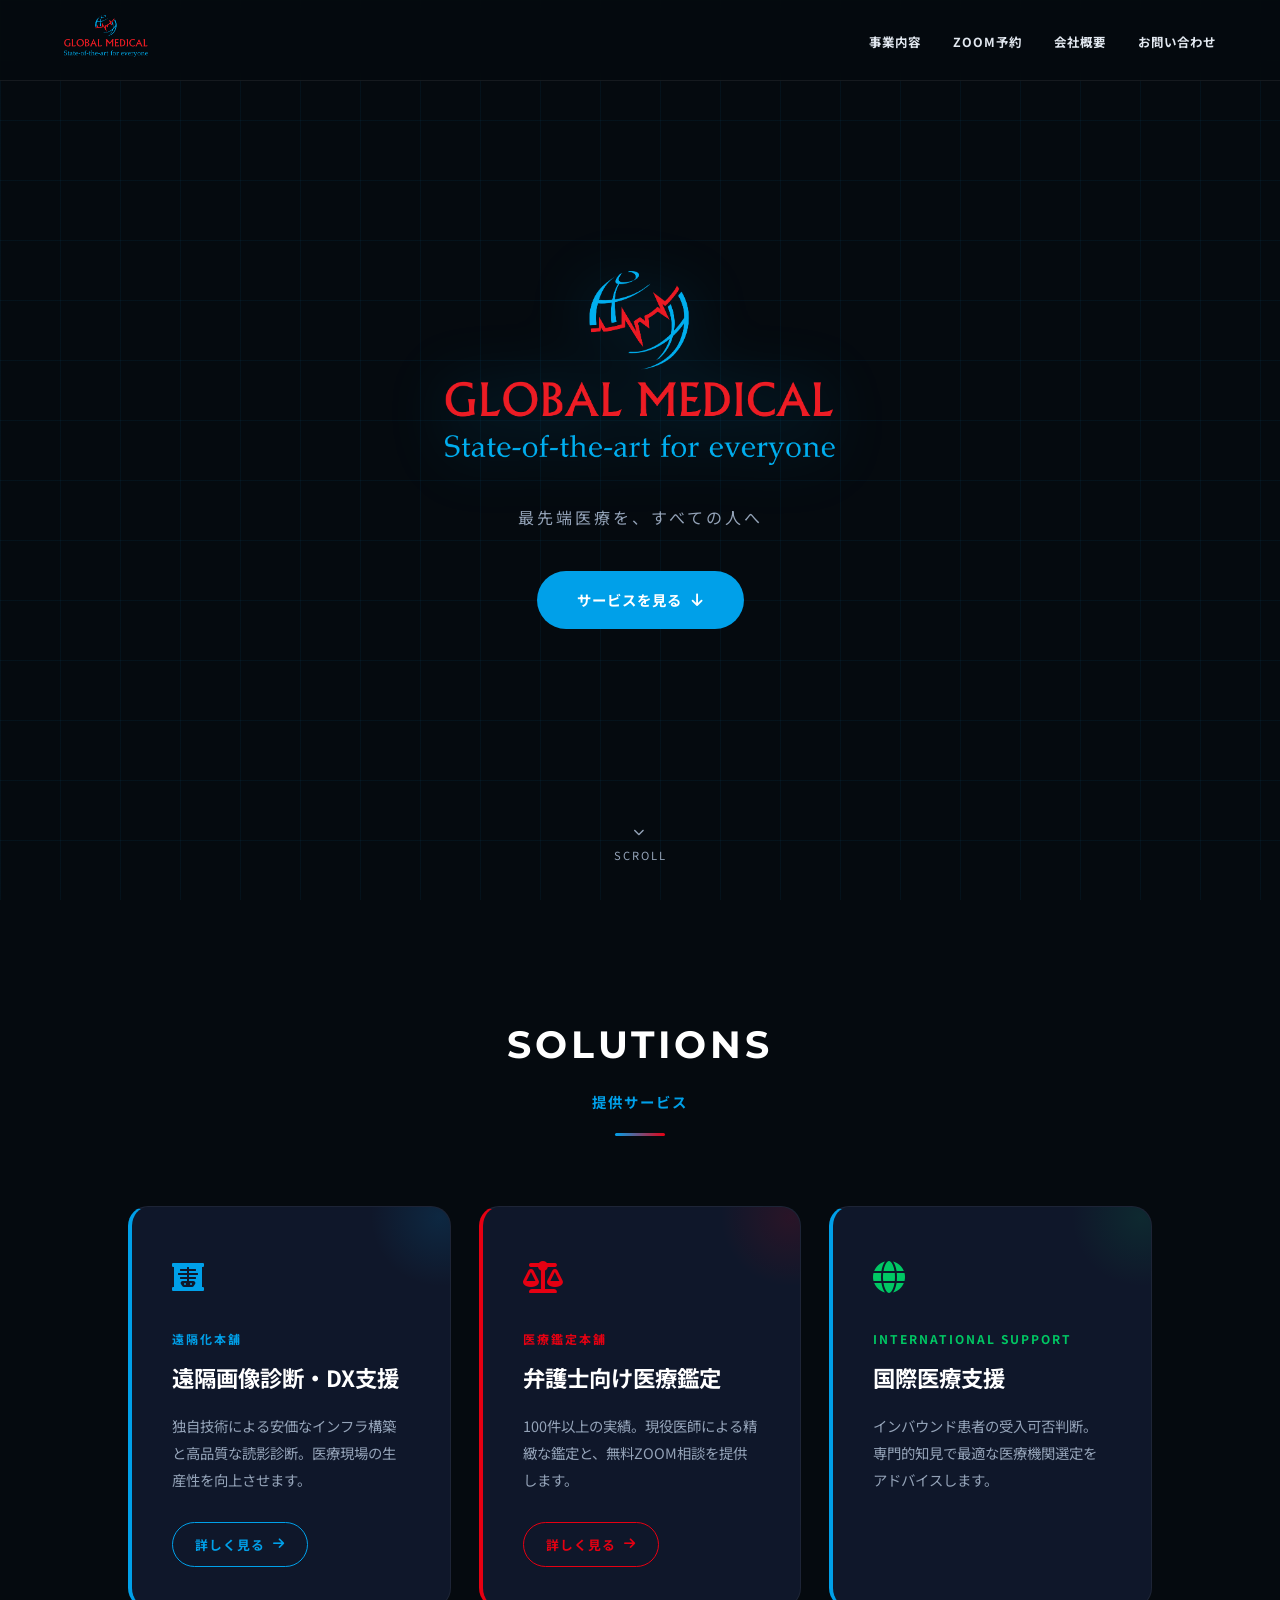
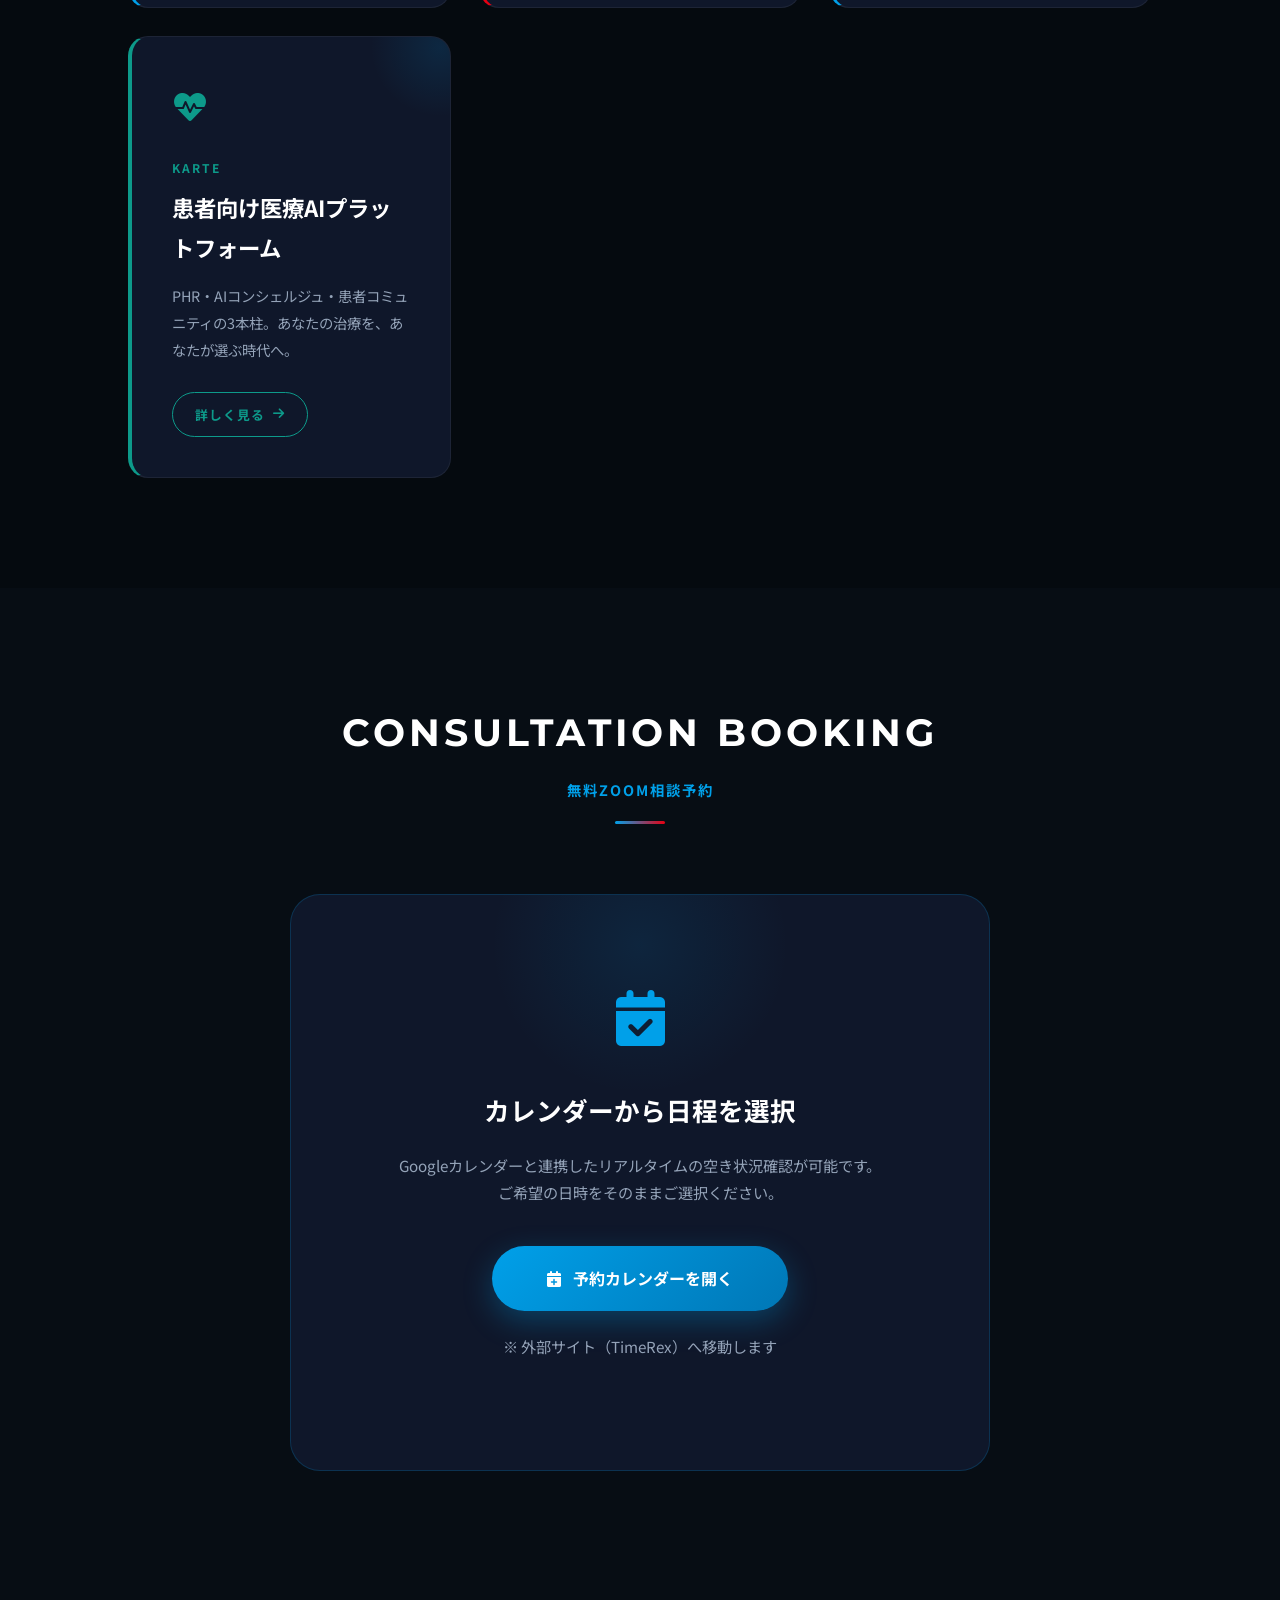
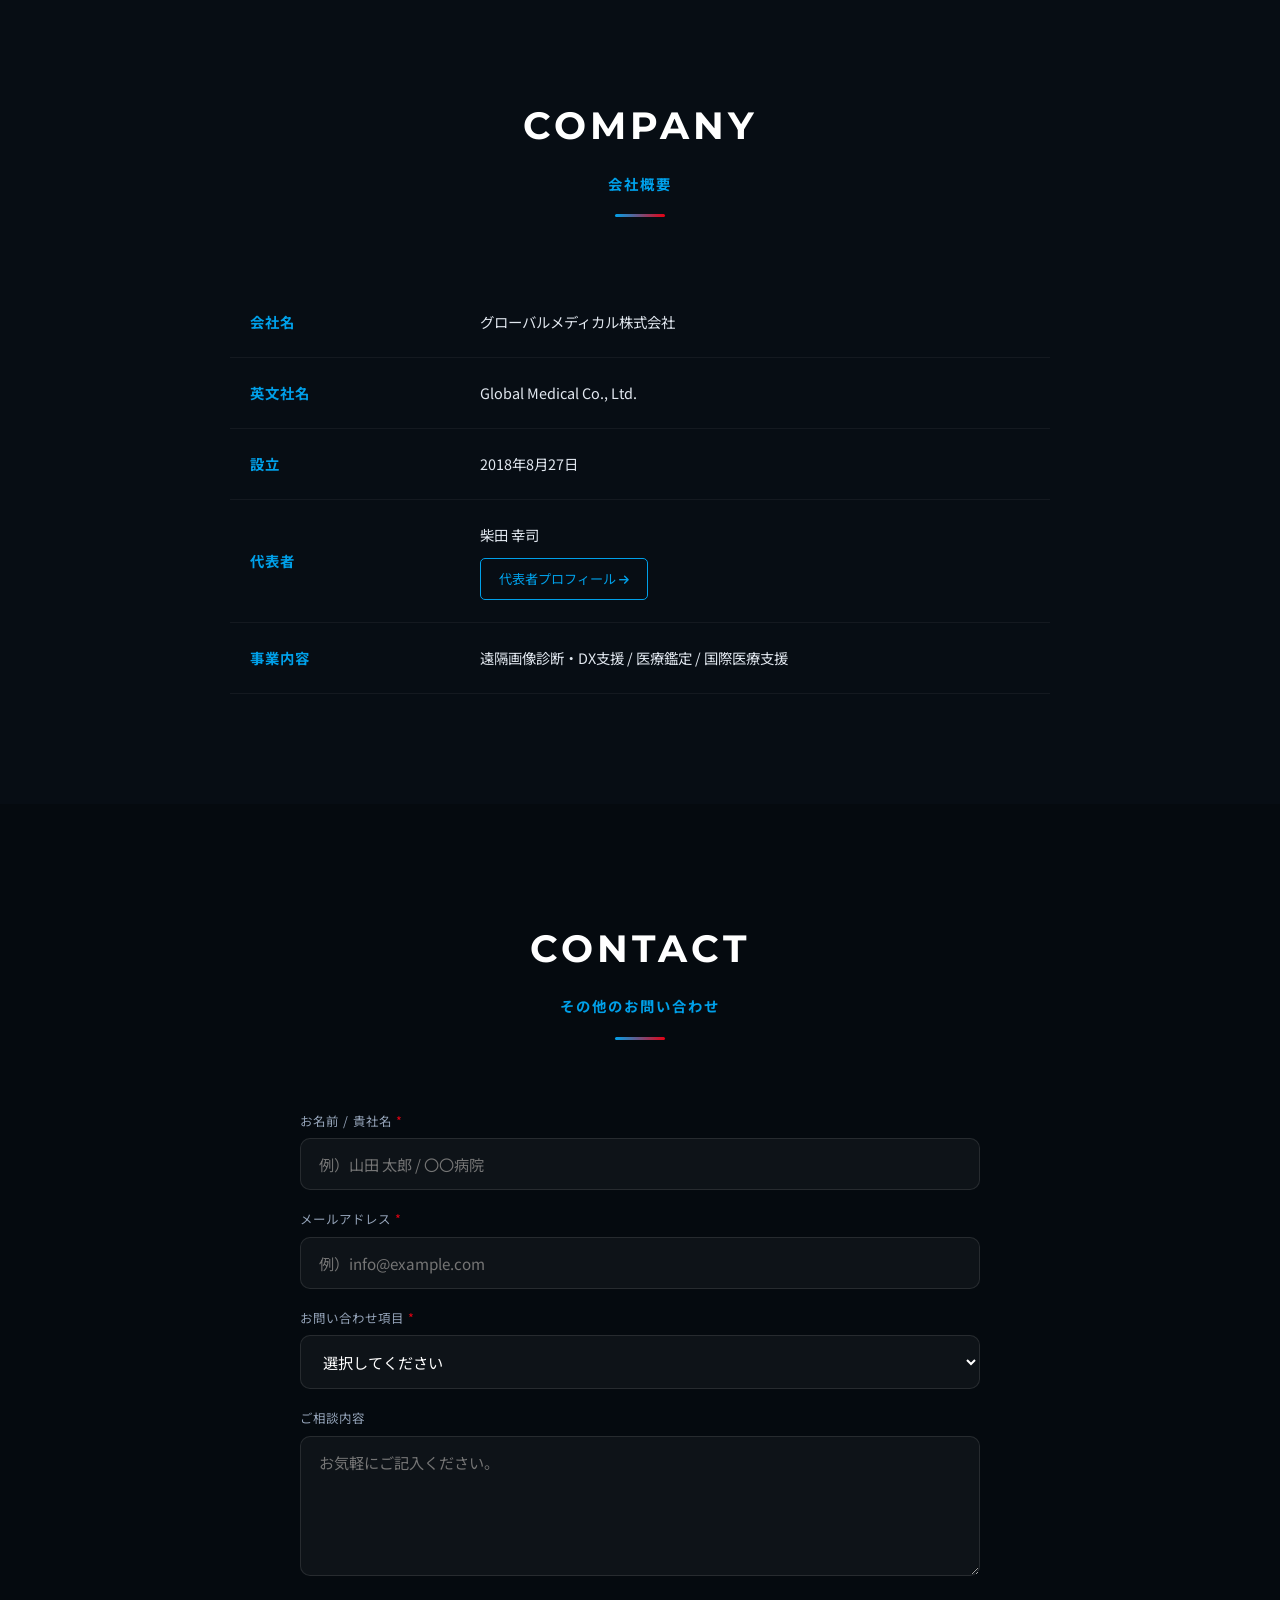
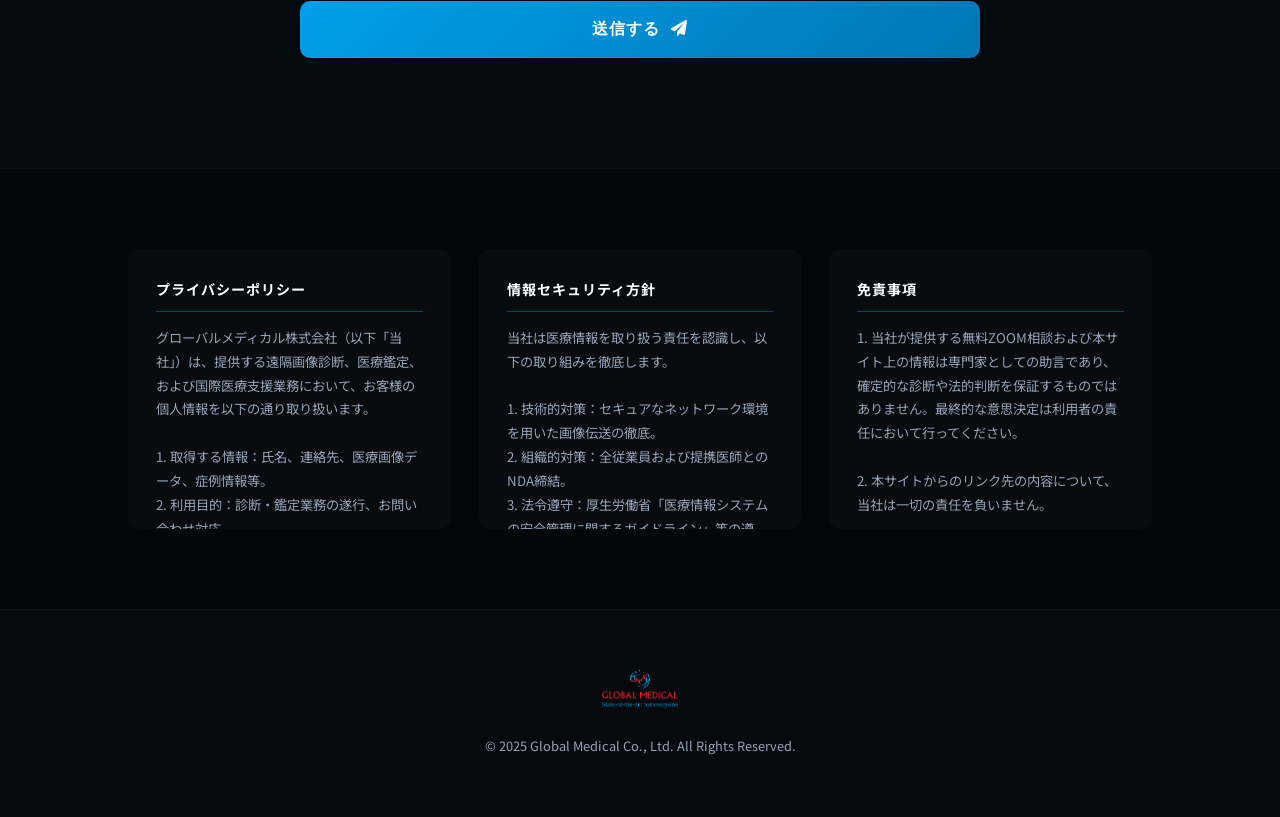
==== index.html @ 8c1e921e "Add files via upload" ====
<!DOCTYPE html>
<html lang="ja">
<head>
    <meta charset="UTF-8">
    <meta name="viewport" content="width=device-width, initial-scale=1.0">
    <title>グローバルメディカル株式会社 | State-of-the-art for everyone</title>

    <!-- OGP -->
    <meta name="description" content="グローバルメディカル株式会社 – 遠隔画像診断・医療鑑定・国際医療支援を通じ、最先端医療をすべての人へ。">
    <meta property="og:title" content="グローバルメディカル株式会社">
    <meta property="og:description" content="遠隔画像診断・医療鑑定・国際医療支援。State-of-the-art for everyone.">
    <meta property="og:type" content="website">
    <meta property="og:image" content="logo.png">

    <link href="https://fonts.googleapis.com/css2?family=Montserrat:wght@400;700;900&family=Noto+Sans+JP:wght@300;400;700&display=swap" rel="stylesheet">
    <link href="https://cdnjs.cloudflare.com/ajax/libs/font-awesome/6.0.0/css/all.min.css" rel="stylesheet">

    <style>
        :root {
            --bg-deep:   #050a0f;
            --bg-card:   #0f172a;
            --logo-blue: #00a0e9;
            --logo-red:  #e60012;
            --text-main: #e2e8f0;
            --text-dim:  #94a3b8;
            --white:     #ffffff;
        }

        * { margin: 0; padding: 0; box-sizing: border-box; }
        html { scroll-behavior: smooth; }

        body {
            font-family: 'Noto Sans JP', sans-serif;
            background-color: var(--bg-deep);
            color: var(--text-main);
            line-height: 1.8;
            overflow-x: hidden;
        }

        /* ===== HEADER ===== */
        header {
            position: fixed;
            width: 100%;
            padding: 15px 5%;
            display: flex;
            justify-content: space-between;
            align-items: center;
            z-index: 1000;
            background: rgba(5, 10, 15, 0.92);
            backdrop-filter: blur(18px);
            border-bottom: 1px solid rgba(255,255,255,0.07);
            transition: padding 0.3s;
        }
        .header-logo img { height: 42px; width: auto; }

        nav.desktop-nav a {
            margin-left: 28px;
            text-decoration: none;
            color: var(--text-main);
            font-size: 0.78rem;
            font-weight: 700;
            letter-spacing: 1px;
            text-transform: uppercase;
            transition: color 0.3s;
        }
        nav.desktop-nav a:hover { color: var(--logo-blue); }

        /* ハンバーガー */
        .hamburger {
            display: none;
            flex-direction: column;
            gap: 5px;
            cursor: pointer;
            padding: 5px;
            z-index: 1100;
        }
        .hamburger span {
            display: block;
            width: 24px;
            height: 2px;
            background: var(--text-main);
            border-radius: 2px;
            transition: 0.35s;
        }
        .hamburger.open span:nth-child(1) { transform: translateY(7px) rotate(45deg); }
        .hamburger.open span:nth-child(2) { opacity: 0; }
        .hamburger.open span:nth-child(3) { transform: translateY(-7px) rotate(-45deg); }

        /* モバイルナビ */
        .mobile-nav {
            display: none;
            position: fixed;
            top: 0; left: 0;
            width: 100%; height: 100vh;
            background: rgba(5,10,15,0.98);
            z-index: 999;
            flex-direction: column;
            align-items: center;
            justify-content: center;
            gap: 40px;
        }
        .mobile-nav.open { display: flex; }
        .mobile-nav a {
            font-size: 1.5rem;
            font-weight: 700;
            text-decoration: none;
            color: var(--text-main);
            letter-spacing: 3px;
            text-transform: uppercase;
            transition: color 0.3s;
        }
        .mobile-nav a:hover { color: var(--logo-blue); }

        /* ===== HERO ===== */
        .hero {
            height: 100vh;
            display: flex;
            flex-direction: column;
            align-items: center;
            justify-content: center;
            position: relative;
            text-align: center;
            overflow: hidden;
        }
        .hero-bg {
            position: absolute;
            inset: 0;
            background-image:
                linear-gradient(rgba(5,10,15,0.75), rgba(5,10,15,0.85)),
                url('https://images.unsplash.com/photo-1550751827-4bd374c3f58b?auto=format&fit=crop&q=80&w=2000');
            background-size: cover;
            background-position: center;
        }
        /* グリッドオーバーレイ */
        .hero-bg::after {
            content: '';
            position: absolute;
            inset: 0;
            background-image:
                linear-gradient(rgba(0,160,233,0.06) 1px, transparent 1px),
                linear-gradient(90deg, rgba(0,160,233,0.06) 1px, transparent 1px);
            background-size: 60px 60px;
        }
        .hero-content {
            position: relative;
            z-index: 1;
            animation: heroFadeUp 1s ease both;
        }
        @keyframes heroFadeUp {
            from { opacity:0; transform:translateY(30px); }
            to   { opacity:1; transform:translateY(0); }
        }
        .hero-logo-main {
            max-width: 520px;
            width: 75%;
            filter: drop-shadow(0 0 30px rgba(0,160,233,0.35));
            margin-bottom: 30px;
        }
        .hero-tagline {
            font-size: 1rem;
            color: var(--text-dim);
            letter-spacing: 3px;
            text-transform: uppercase;
            margin-bottom: 40px;
            animation: heroFadeUp 1s 0.2s ease both;
        }
        .hero-cta {
            display: inline-flex;
            align-items: center;
            gap: 10px;
            padding: 16px 40px;
            background: var(--logo-blue);
            color: #fff;
            text-decoration: none;
            font-weight: 700;
            font-size: 0.9rem;
            letter-spacing: 1px;
            border-radius: 50px;
            transition: background 0.3s, transform 0.3s;
            animation: heroFadeUp 1s 0.4s ease both;
        }
        .hero-cta:hover { background: #0077b6; transform: translateY(-3px); }

        .hero-scroll {
            position: absolute;
            bottom: 35px;
            left: 50%;
            transform: translateX(-50%);
            display: flex;
            flex-direction: column;
            align-items: center;
            gap: 8px;
            color: var(--text-dim);
            font-size: 0.7rem;
            letter-spacing: 2px;
            text-transform: uppercase;
            animation: bounce 2s infinite;
        }
        @keyframes bounce {
            0%,100% { transform: translateX(-50%) translateY(0); }
            50%      { transform: translateX(-50%) translateY(8px); }
        }

        /* ===== SECTION COMMON ===== */
        section { padding: 110px 10%; }
        .section-title { text-align: center; margin-bottom: 70px; }
        .section-title h2 {
            font-size: 2.4rem;
            letter-spacing: 4px;
            color: var(--white);
            text-transform: uppercase;
            font-family: 'Montserrat', sans-serif;
        }
        .section-title p { color: var(--logo-blue); font-weight: 700; margin-top: 10px; font-size: 0.9rem; letter-spacing: 2px; }
        .section-title .divider {
            width: 50px; height: 3px;
            background: linear-gradient(90deg, var(--logo-blue), var(--logo-red));
            margin: 18px auto 0;
            border-radius: 2px;
        }

        /* ===== SERVICES ===== */
        .services-grid {
            display: grid;
            grid-template-columns: repeat(auto-fit, minmax(280px, 1fr));
            gap: 28px;
        }
        .service-card {
            background: var(--bg-card);
            padding: 40px;
            border-radius: 20px;
            border: 1px solid rgba(255,255,255,0.06);
            border-left: 4px solid var(--logo-blue);
            transition: transform 0.35s, box-shadow 0.35s;
            position: relative;
            overflow: hidden;
        }
        .service-card::before {
            content: '';
            position: absolute;
            top: -60px; right: -60px;
            width: 140px; height: 140px;
            border-radius: 50%;
            background: radial-gradient(circle, rgba(0,160,233,0.12), transparent 70%);
            transition: 0.5s;
        }
        .service-card:hover { transform: translateY(-10px); box-shadow: 0 20px 50px rgba(0,160,233,0.15); }
        .service-card:hover::before { transform: scale(1.5); }
        .service-card.kantei { border-left-color: var(--logo-red); }
        .service-card.kantei::before { background: radial-gradient(circle, rgba(230,0,18,0.12), transparent 70%); }
        .service-card.kantei:hover { box-shadow: 0 20px 50px rgba(230,0,18,0.15); }
        .service-card.intl::before { background: radial-gradient(circle, rgba(0,200,100,0.10), transparent 70%); }

        .brand-tag {
            display: inline-block;
            color: var(--logo-blue);
            font-weight: 700;
            font-size: 0.75rem;
            letter-spacing: 2px;
            text-transform: uppercase;
            margin-bottom: 8px;
        }
        .kantei .brand-tag { color: var(--logo-red); }
        .service-card h3 { margin-bottom: 14px; font-size: 1.4rem; color: var(--white); }
        .service-card p { color: var(--text-dim); font-size: 0.9rem; line-height: 1.9; margin-bottom: 28px; }
        .card-icon {
            font-size: 2rem;
            margin-bottom: 18px;
            color: var(--logo-blue);
        }
        .kantei .card-icon { color: var(--logo-red); }

        .card-link {
            display: inline-flex;
            align-items: center;
            gap: 8px;
            padding: 10px 22px;
            border: 1.5px solid var(--logo-blue);
            color: var(--logo-blue);
            text-decoration: none;
            border-radius: 50px;
            font-size: 0.8rem;
            font-weight: 700;
            letter-spacing: 1px;
            transition: 0.3s;
        }
        .card-link:hover { background: var(--logo-blue); color: #fff; }
        .kantei .card-link { border-color: var(--logo-red); color: var(--logo-red); }
        .kantei .card-link:hover { background: var(--logo-red); color: #fff; }

        /* ===== BOOKING ===== */
        .booking-section { background: #070d14; text-align: center; }
        .booking-card {
            background: var(--bg-card);
            padding: 70px 50px;
            border-radius: 30px;
            border: 1px solid rgba(0,160,233,0.2);
            max-width: 700px;
            margin: 0 auto;
            position: relative;
            overflow: hidden;
        }
        .booking-card::before {
            content: '';
            position: absolute;
            top: -100px; left: 50%;
            transform: translateX(-50%);
            width: 300px; height: 300px;
            border-radius: 50%;
            background: radial-gradient(circle, rgba(0,160,233,0.1), transparent 70%);
        }
        .booking-icon {
            font-size: 3.5rem;
            color: var(--logo-blue);
            margin-bottom: 22px;
            position: relative;
        }
        .booking-card h3 { font-size: 1.6rem; color: #fff; margin-bottom: 18px; position: relative; }
        .booking-card p  { color: var(--text-dim); margin-bottom: 40px; font-size: 0.95rem; position: relative; }
        .booking-btn {
            display: inline-flex;
            align-items: center;
            gap: 12px;
            padding: 18px 55px;
            background: linear-gradient(135deg, var(--logo-blue), #0077b6);
            color: #fff;
            text-decoration: none;
            font-weight: 700;
            font-size: 1rem;
            border-radius: 50px;
            transition: 0.3s;
            box-shadow: 0 10px 30px rgba(0,160,233,0.3);
            position: relative;
        }
        .booking-btn:hover { transform: translateY(-3px); box-shadow: 0 16px 40px rgba(0,160,233,0.45); }
        .booking-note { color: var(--text-dim); font-size: 0.78rem; margin-top: 22px; position: relative; }

        /* ===== COMPANY ===== */
        .company-section { background: #070d14; }
        .company-table {
            width: 100%; max-width: 820px; margin: 0 auto;
            border-collapse: collapse;
        }
        .company-table th, .company-table td {
            padding: 22px 20px;
            border-bottom: 1px solid rgba(255,255,255,0.05);
            text-align: left;
            font-size: 0.9rem;
        }
        .company-table th { width: 28%; color: var(--logo-blue); font-weight: 700; letter-spacing: 1px; }
        .company-table td { color: var(--text-main); }
        .profile-link {
            display: inline-block; margin-top: 10px; padding: 8px 18px;
            border: 1px solid var(--logo-blue); color: var(--logo-blue);
            text-decoration: none; border-radius: 5px; font-size: 0.82rem;
            transition: 0.3s;
        }
        .profile-link:hover { background: var(--logo-blue); color: #fff; }

        /* ===== CONTACT ===== */
        .contact-section { background: var(--bg-deep); }
        .form-container { max-width: 680px; margin: 0 auto; }
        .form-group { margin-bottom: 18px; position: relative; }
        .form-group label {
            display: block;
            font-size: 0.78rem;
            color: var(--text-dim);
            letter-spacing: 1px;
            margin-bottom: 6px;
        }
        input, select, textarea {
            width: 100%;
            background: rgba(255,255,255,0.04);
            border: 1px solid rgba(255,255,255,0.1);
            padding: 14px 18px;
            border-radius: 10px;
            color: #fff;
            font-size: 0.95rem;
            font-family: 'Noto Sans JP', sans-serif;
            transition: border-color 0.3s;
        }
        input:focus, select:focus, textarea:focus {
            outline: none;
            border-color: var(--logo-blue);
        }
        input.error, select.error, textarea.error { border-color: var(--logo-red); }
        .error-msg {
            color: var(--logo-red);
            font-size: 0.75rem;
            margin-top: 4px;
            display: none;
        }
        .error-msg.show { display: block; }
        select option { background-color: #121a25; color: #fff; }
        .submit-btn {
            width: 100%; padding: 18px;
            background: linear-gradient(135deg, var(--logo-blue), #0077b6);
            color: #fff; border: none; border-radius: 10px;
            font-weight: 700; font-size: 1rem; cursor: pointer;
            transition: 0.3s; letter-spacing: 1px;
        }
        .submit-btn:hover { transform: translateY(-2px); box-shadow: 0 10px 30px rgba(0,160,233,0.35); }
        .submit-btn:disabled { opacity: 0.6; cursor: not-allowed; transform: none; }

        /* ===== LEGAL ===== */
        .legal-section {
            background: #030709;
            border-top: 1px solid rgba(255,255,255,0.04);
            padding: 80px 10%;
        }
        .legal-grid {
            display: grid;
            grid-template-columns: repeat(auto-fit, minmax(280px, 1fr));
            gap: 28px;
            font-size: 0.83rem;
            color: var(--text-dim);
        }
        .legal-box {
            background: rgba(255,255,255,0.02);
            padding: 28px;
            border-radius: 12px;
            height: 280px;
            overflow-y: auto;
            scrollbar-width: thin;
            scrollbar-color: rgba(255,255,255,0.1) transparent;
        }
        .legal-box h4 {
            color: var(--white);
            margin-bottom: 14px;
            padding-bottom: 8px;
            border-bottom: 1px solid rgba(0,160,233,0.4);
            font-size: 0.88rem;
            letter-spacing: 1px;
        }

        /* ===== FOOTER ===== */
        footer {
            text-align: center;
            padding: 60px 5%;
            border-top: 1px solid rgba(255,255,255,0.05);
            background: var(--bg-deep);
        }
        .footer-logo { height: 38px; margin-bottom: 18px; }
        footer p { color: var(--text-dim); font-size: 0.8rem; }

        /* ===== SCROLL ANIMATION ===== */
        .fade-up {
            opacity: 0;
            transform: translateY(30px);
            transition: opacity 0.7s ease, transform 0.7s ease;
        }
        .fade-up.visible {
            opacity: 1;
            transform: translateY(0);
        }

        /* ===== RESPONSIVE ===== */
        @media (max-width: 768px) {
            header { padding: 12px 5%; }
            nav.desktop-nav { display: none; }
            .hamburger { display: flex; }
            section { padding: 70px 6%; }
            .section-title h2 { font-size: 1.7rem; }
            .hero-logo-main { max-width: 85%; }
            .hero-tagline { font-size: 0.78rem; }
            .booking-card { padding: 50px 28px; }
            .company-table th { width: 35%; }
        }
    </style>
</head>
<body>

<!-- ===== HEADER ===== -->
<header>
    <div class="header-logo"><img src="logo.png" alt="Global Medical"></div>
    <nav class="desktop-nav">
        <a href="#services">事業内容</a>
        <a href="#booking">ZOOM予約</a>
        <a href="#company">会社概要</a>
        <a href="#contact">お問い合わせ</a>
    </nav>
    <div class="hamburger" id="hamburger" aria-label="メニュー" role="button">
        <span></span><span></span><span></span>
    </div>
</header>

<!-- モバイルナビ -->
<nav class="mobile-nav" id="mobileNav">
    <a href="#services"  onclick="closeMenu()">事業内容</a>
    <a href="#booking"   onclick="closeMenu()">ZOOM予約</a>
    <a href="#company"   onclick="closeMenu()">会社概要</a>
    <a href="#contact"   onclick="closeMenu()">お問い合わせ</a>
</nav>

<!-- ===== HERO ===== -->
<div class="hero">
    <div class="hero-bg"></div>
    <div class="hero-content">
        <img src="logo.png" alt="Global Medical" class="hero-logo-main">
        <p class="hero-tagline">最先端医療を、すべての人へ</p>
        <a href="#services" class="hero-cta">
            サービスを見る <i class="fa-solid fa-arrow-down"></i>
        </a>
    </div>
    <div class="hero-scroll">
        <i class="fa-solid fa-chevron-down"></i>
        <span>Scroll</span>
    </div>
</div>

<!-- ===== SERVICES ===== -->
<section id="services">
    <div class="section-title fade-up">
        <h2>Solutions</h2>
        <p>提供サービス</p>
        <div class="divider"></div>
    </div>
    <div class="services-grid">
        <div class="service-card fade-up">
            <div class="card-icon"><i class="fa-solid fa-x-ray"></i></div>
            <span class="brand-tag">遠隔化本舗</span>
            <h3>遠隔画像診断・DX支援</h3>
            <p>独自技術による安価なインフラ構築と高品質な読影診断。医療現場の生産性を向上させます。</p>
            <a href="enkakuka.html" class="card-link">詳しく見る <i class="fa-solid fa-arrow-right"></i></a>
        </div>
        <div class="service-card kantei fade-up" style="transition-delay:0.1s">
            <div class="card-icon"><i class="fa-solid fa-scale-balanced"></i></div>
            <span class="brand-tag">医療鑑定本舗</span>
            <h3>弁護士向け医療鑑定</h3>
            <p>100件以上の実績。現役医師による精緻な鑑定と、無料ZOOM相談を提供します。</p>
            <a href="kantei.html" class="card-link">詳しく見る <i class="fa-solid fa-arrow-right"></i></a>
        </div>
        <div class="service-card intl fade-up" style="transition-delay:0.2s">
            <div class="card-icon"><i class="fa-solid fa-globe" style="color:#00c864"></i></div>
            <span class="brand-tag" style="color:#00c864">International Support</span>
            <h3>国際医療支援</h3>
            <p>インバウンド患者の受入可否判断。専門的知見で最適な医療機関選定をアドバイスします。</p>
        </div>
        <div class="service-card fade-up" style="transition-delay:0.3s; border-left-color:#0D9A8A;">
            <div class="card-icon"><i class="fa-solid fa-heart-pulse" style="color:#0D9A8A;"></i></div>
            <span class="brand-tag" style="color:#0D9A8A;">KARTE</span>
            <h3>患者向け医療AIプラットフォーム</h3>
            <p>PHR・AIコンシェルジュ・患者コミュニティの3本柱。あなたの治療を、あなたが選ぶ時代へ。</p>
            <a href="karte.html" class="card-link" style="border-color:#0D9A8A; color:#0D9A8A;">
                詳しく見る <i class="fa-solid fa-arrow-right"></i>
            </a>
        </div>
    </div>
</section>

<!-- ===== BOOKING ===== -->
<section id="booking" class="booking-section">
    <div class="section-title fade-up">
        <h2>Consultation Booking</h2>
        <p>無料ZOOM相談予約</p>
        <div class="divider"></div>
    </div>
    <div class="booking-card fade-up">
        <div class="booking-icon"><i class="fa-solid fa-calendar-check"></i></div>
        <h3>カレンダーから日程を選択</h3>
        <p>
            Googleカレンダーと連携したリアルタイムの空き状況確認が可能です。<br>
            ご希望の日時をそのままご選択ください。
        </p>
        <a href="https://timerex.net/s/admin_848e_49a5/b21e64a7" target="_blank" rel="noopener" class="booking-btn">
            <i class="fa-solid fa-calendar-plus"></i> 予約カレンダーを開く
        </a>
        <p class="booking-note">※ 外部サイト（TimeRex）へ移動します</p>
    </div>
</section>

<!-- ===== COMPANY ===== -->
<section id="company" class="company-section">
    <div class="section-title fade-up">
        <h2>Company</h2>
        <p>会社概要</p>
        <div class="divider"></div>
    </div>
    <table class="company-table fade-up">
        <tr>
            <th>会社名</th>
            <td>グローバルメディカル株式会社</td>
        </tr>
        <tr>
            <th>英文社名</th>
            <td>Global Medical Co., Ltd.</td>
        </tr>
        <tr>
            <th>設立</th>
            <td>2018年8月27日</td>
        </tr>
        <tr>
            <th>代表者</th>
            <td>
                柴田 幸司
                <br>
                <a href="#" class="profile-link">代表者プロフィール <i class="fa-solid fa-arrow-right" style="font-size:0.7rem"></i></a>
            </td>
        </tr>
        <tr>
            <th>事業内容</th>
            <td>遠隔画像診断・DX支援 / 医療鑑定 / 国際医療支援</td>
        </tr>
    </table>
</section>

<!-- ===== CONTACT ===== -->
<section id="contact" class="contact-section">
    <div class="form-container">
        <div class="section-title fade-up">
            <h2>Contact</h2>
            <p>その他のお問い合わせ</p>
            <div class="divider"></div>
        </div>
        <form id="contactForm" class="fade-up" novalidate>
            <div class="form-group">
                <label>お名前 / 貴社名 <span style="color:var(--logo-red)">*</span></label>
                <input type="text" name="name" placeholder="例）山田 太郎 / 〇〇病院">
                <span class="error-msg" id="nameErr">お名前または貴社名を入力してください。</span>
            </div>
            <div class="form-group">
                <label>メールアドレス <span style="color:var(--logo-red)">*</span></label>
                <input type="email" name="email" placeholder="例）info@example.com">
                <span class="error-msg" id="emailErr">有効なメールアドレスを入力してください。</span>
            </div>
            <div class="form-group">
                <label>お問い合わせ項目 <span style="color:var(--logo-red)">*</span></label>
                <select name="type">
                    <option value="">選択してください</option>
                    <option value="遠隔化本舗">遠隔化本舗について</option>
                    <option value="医療鑑定本舗">医療鑑定本舗について</option>
                    <option value="その他">その他</option>
                </select>
                <span class="error-msg" id="typeErr">項目を選択してください。</span>
            </div>
            <div class="form-group">
                <label>ご相談内容</label>
                <textarea name="message" rows="5" placeholder="お気軽にご記入ください。"></textarea>
            </div>
            <button type="submit" class="submit-btn" id="submitBtn">送信する &nbsp;<i class="fa-solid fa-paper-plane"></i></button>
        </form>
    </div>
</section>

<!-- ===== LEGAL ===== -->
<section class="legal-section">
    <div class="legal-grid">
        <div class="legal-box">
            <h4>プライバシーポリシー</h4>
            <p>グローバルメディカル株式会社（以下「当社」）は、提供する遠隔画像診断、医療鑑定、および国際医療支援業務において、お客様の個人情報を以下の通り取り扱います。<br><br>
               1. 取得する情報：氏名、連絡先、医療画像データ、症例情報等。<br>
               2. 利用目的：診断・鑑定業務の遂行、お問い合わせ対応。<br>
               3. 安全管理：機密保持契約の締結およびデータの暗号化管理の徹底。<br>
               4. 第三者提供：法令に基づく場合を除き、同意なく第三者へ提供しません。</p>
        </div>
        <div class="legal-box">
            <h4>情報セキュリティ方針</h4>
            <p>当社は医療情報を取り扱う責任を認識し、以下の取り組みを徹底します。<br><br>
               1. 技術的対策：セキュアなネットワーク環境を用いた画像伝送の徹底。<br>
               2. 組織的対策：全従業員および提携医師とのNDA締結。<br>
               3. 法令遵守：厚生労働省「医療情報システムの安全管理に関するガイドライン」等の遵守。</p>
        </div>
        <div class="legal-box">
            <h4>免責事項</h4>
            <p>1. 当社が提供する無料ZOOM相談および本サイト上の情報は専門家としての助言であり、確定的な診断や法的判断を保証するものではありません。最終的な意思決定は利用者の責任において行ってください。<br><br>
               2. 本サイトからのリンク先の内容について、当社は一切の責任を負いません。<br><br>
               3. 予告なしにサイト内容の変更・削除を行うことがあります。</p>
        </div>
    </div>
</section>

<!-- ===== FOOTER ===== -->
<footer>
    <img src="logo.png" alt="Global Medical" class="footer-logo">
    <p>&copy; 2025 Global Medical Co., Ltd. All Rights Reserved.</p>
</footer>

<script>
    // ===== ハンバーガーメニュー =====
    const hamburger = document.getElementById('hamburger');
    const mobileNav = document.getElementById('mobileNav');

    hamburger.addEventListener('click', () => {
        hamburger.classList.toggle('open');
        mobileNav.classList.toggle('open');
        document.body.style.overflow = mobileNav.classList.contains('open') ? 'hidden' : '';
    });

    function closeMenu() {
        hamburger.classList.remove('open');
        mobileNav.classList.remove('open');
        document.body.style.overflow = '';
    }

    // ===== スクロールアニメーション =====
    const observer = new IntersectionObserver((entries) => {
        entries.forEach(e => {
            if (e.isIntersecting) {
                e.target.classList.add('visible');
                observer.unobserve(e.target);
            }
        });
    }, { threshold: 0.12 });

    document.querySelectorAll('.fade-up').forEach(el => observer.observe(el));

    // ===== フォームバリデーション & 送信 =====
    document.getElementById('contactForm').addEventListener('submit', function(e) {
        e.preventDefault();

        const name    = this.name;
        const email   = this.email;
        const type    = this.type;
        let valid     = true;

        // リセット
        [name, email, type].forEach(f => f.classList.remove('error'));
        document.querySelectorAll('.error-msg').forEach(m => m.classList.remove('show'));

        if (!name.value.trim()) {
            name.classList.add('error');
            document.getElementById('nameErr').classList.add('show');
            valid = false;
        }
        const emailReg = /^[^\s@]+@[^\s@]+\.[^\s@]+$/;
        if (!emailReg.test(email.value)) {
            email.classList.add('error');
            document.getElementById('emailErr').classList.add('show');
            valid = false;
        }
        if (!type.value) {
            type.classList.add('error');
            document.getElementById('typeErr').classList.add('show');
            valid = false;
        }
        if (!valid) return;

        const btn = document.getElementById('submitBtn');
        btn.innerHTML = '送信中... <i class="fa-solid fa-spinner fa-spin"></i>';
        btn.disabled = true;

        const formData = {
            name:    name.value,
            email:   email.value,
            type:    type.value,
            message: this.message.value
        };

        const gasUrl = "https://script.google.com/macros/s/AKfycbx6dkTkDwwE79fmBy1c7noIL2BOV_EQDjQ3oOAnVRCcqmEpFXf302iMLNv1NUabwQYO/exec";

        fetch(gasUrl, {
            method: 'POST',
            mode: 'no-cors',
            headers: { 'Content-Type': 'application/json' },
            body: JSON.stringify(formData)
        }).then(() => {
            alert('お問い合わせありがとうございます。送信が完了しました。');
            this.reset();
            btn.innerHTML = '送信する &nbsp;<i class="fa-solid fa-paper-plane"></i>';
            btn.disabled = false;
        }).catch(() => {
            alert('送信に失敗しました。時間をおいて再度お試しください。');
            btn.innerHTML = '送信する &nbsp;<i class="fa-solid fa-paper-plane"></i>';
            btn.disabled = false;
        });
    });
</script>
</body>
</html>
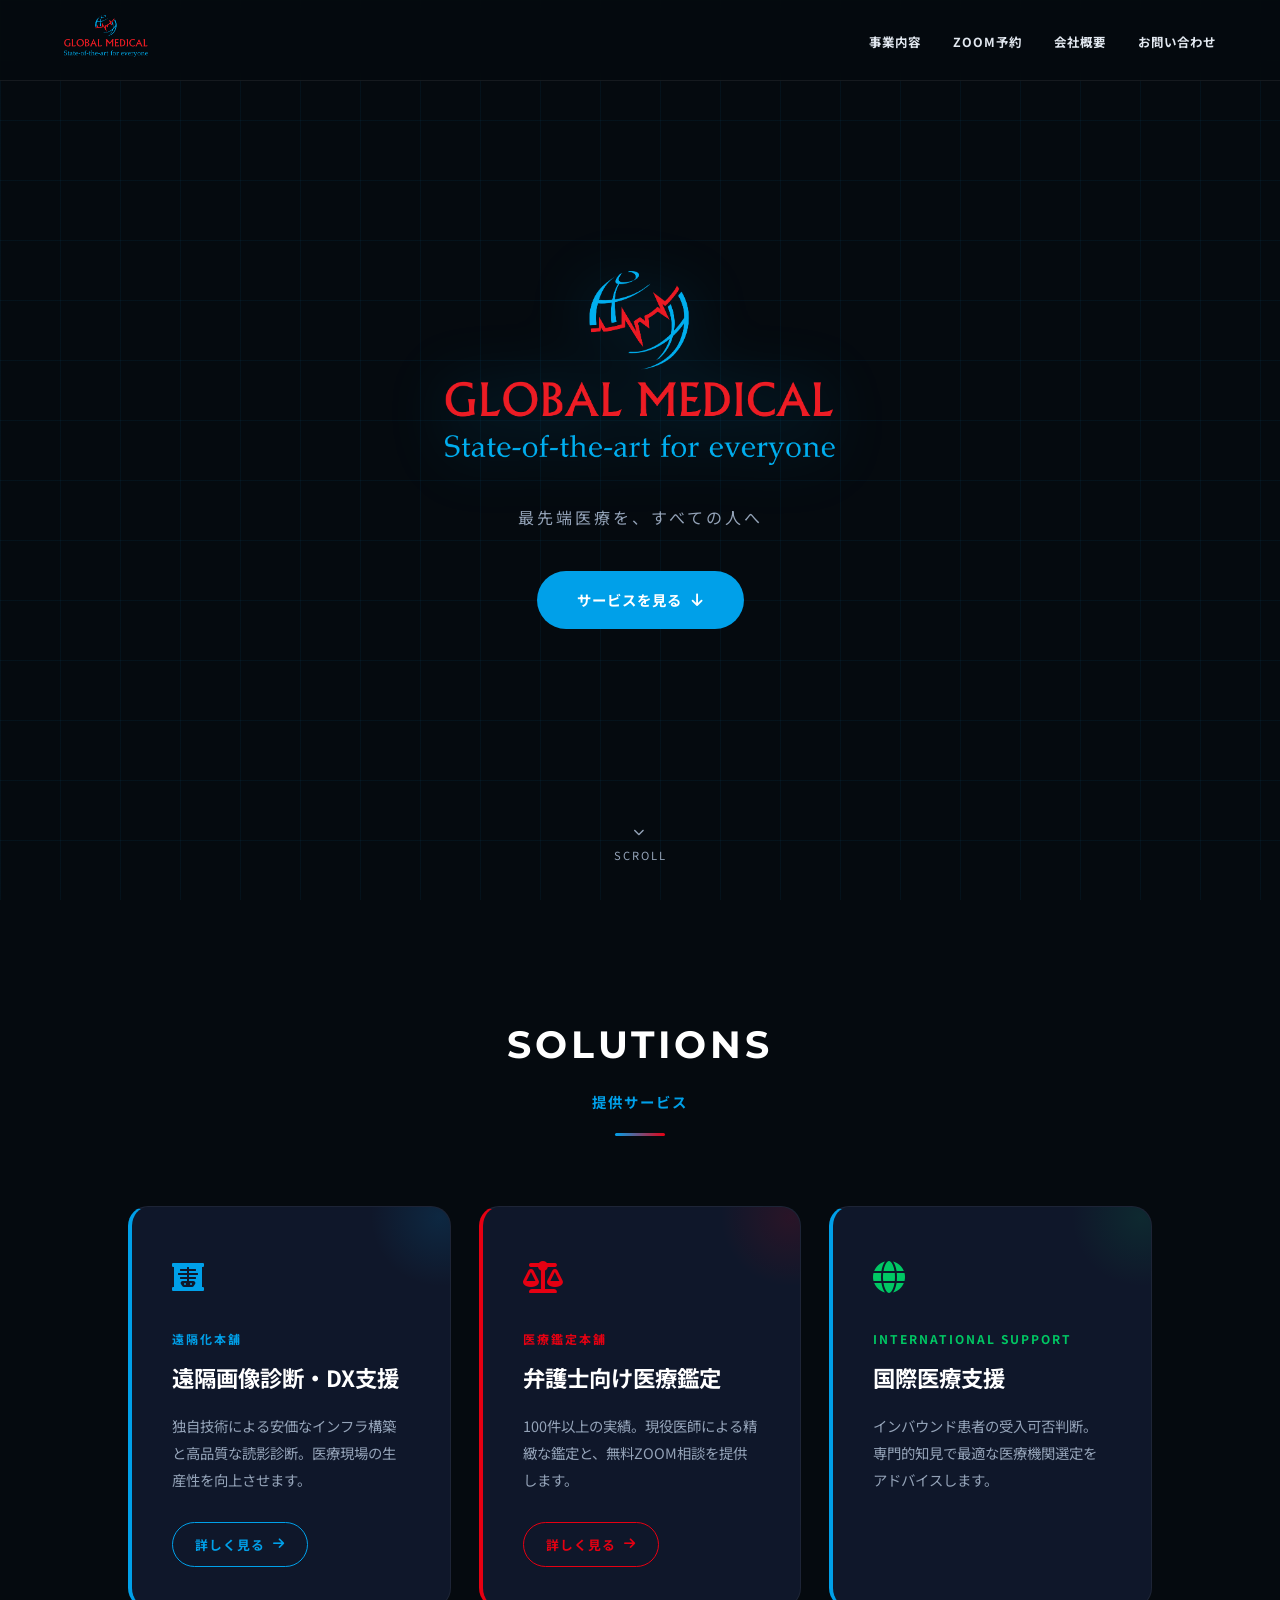
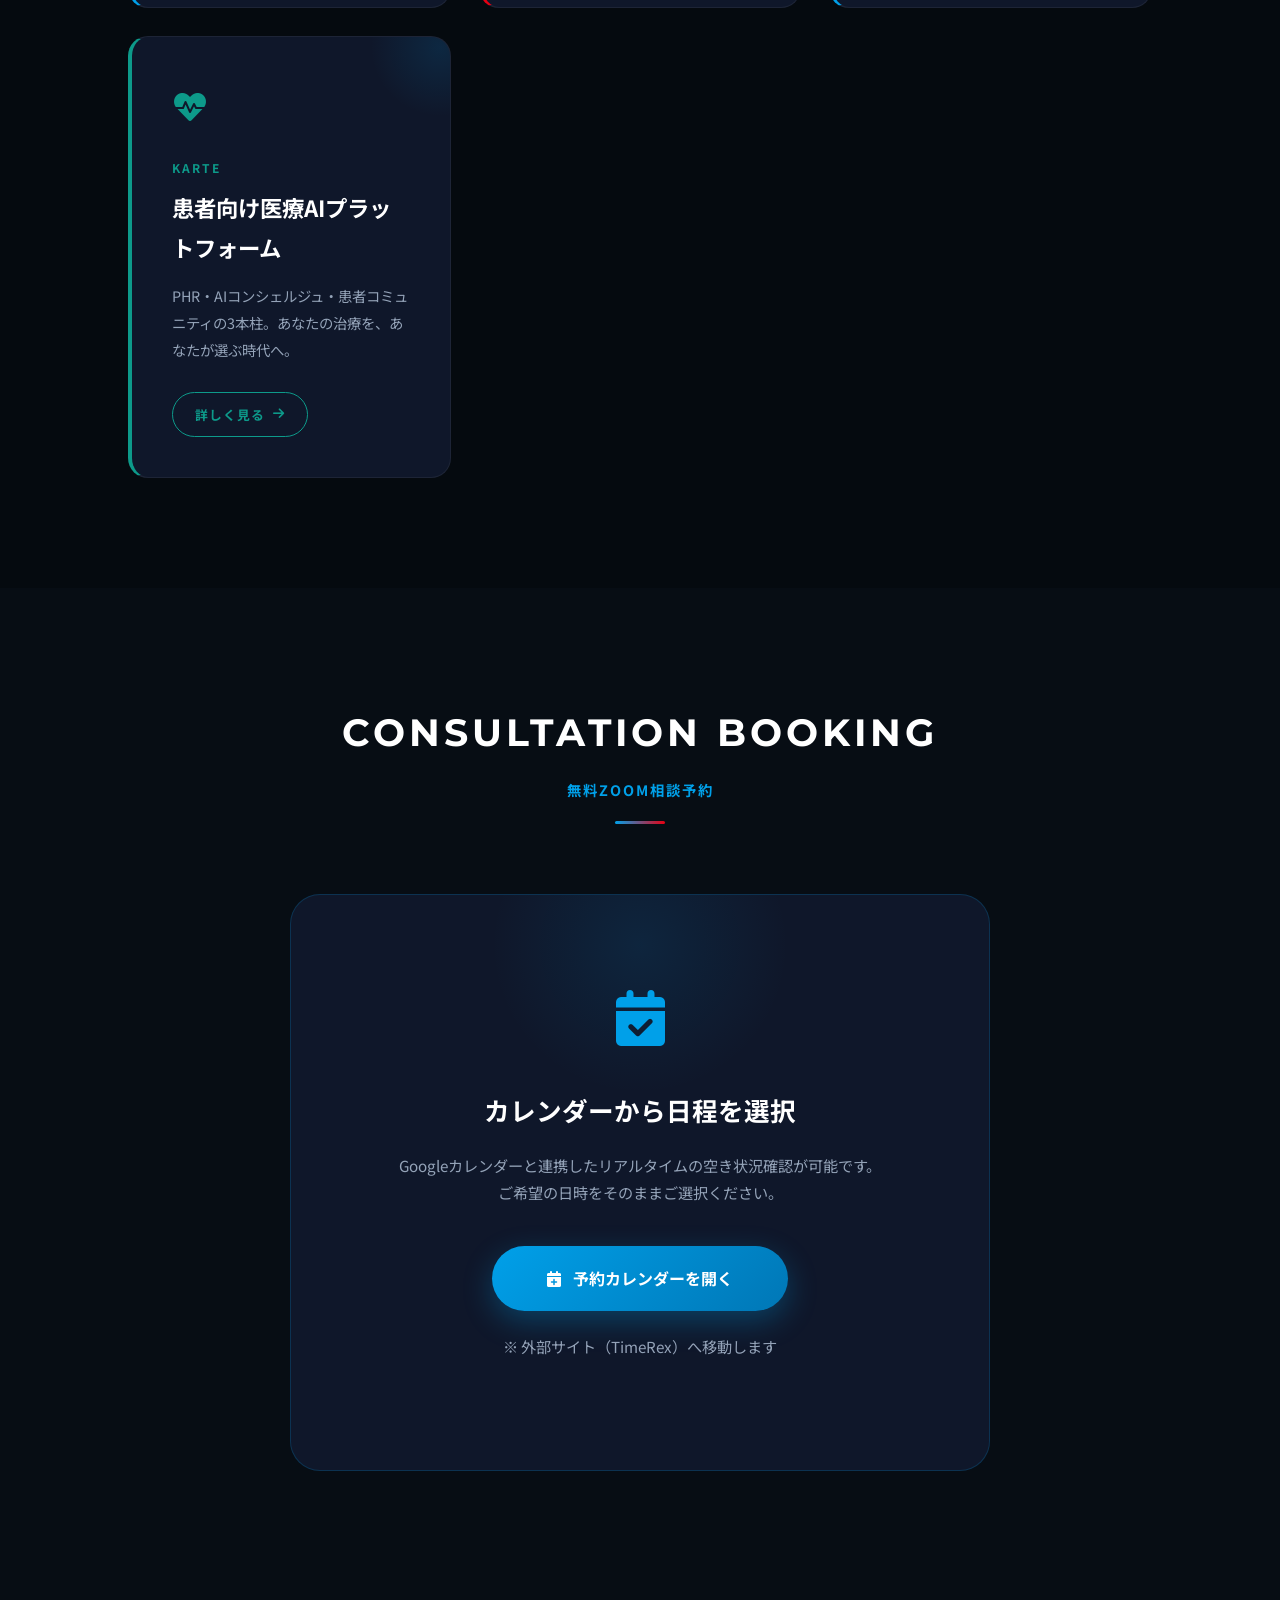
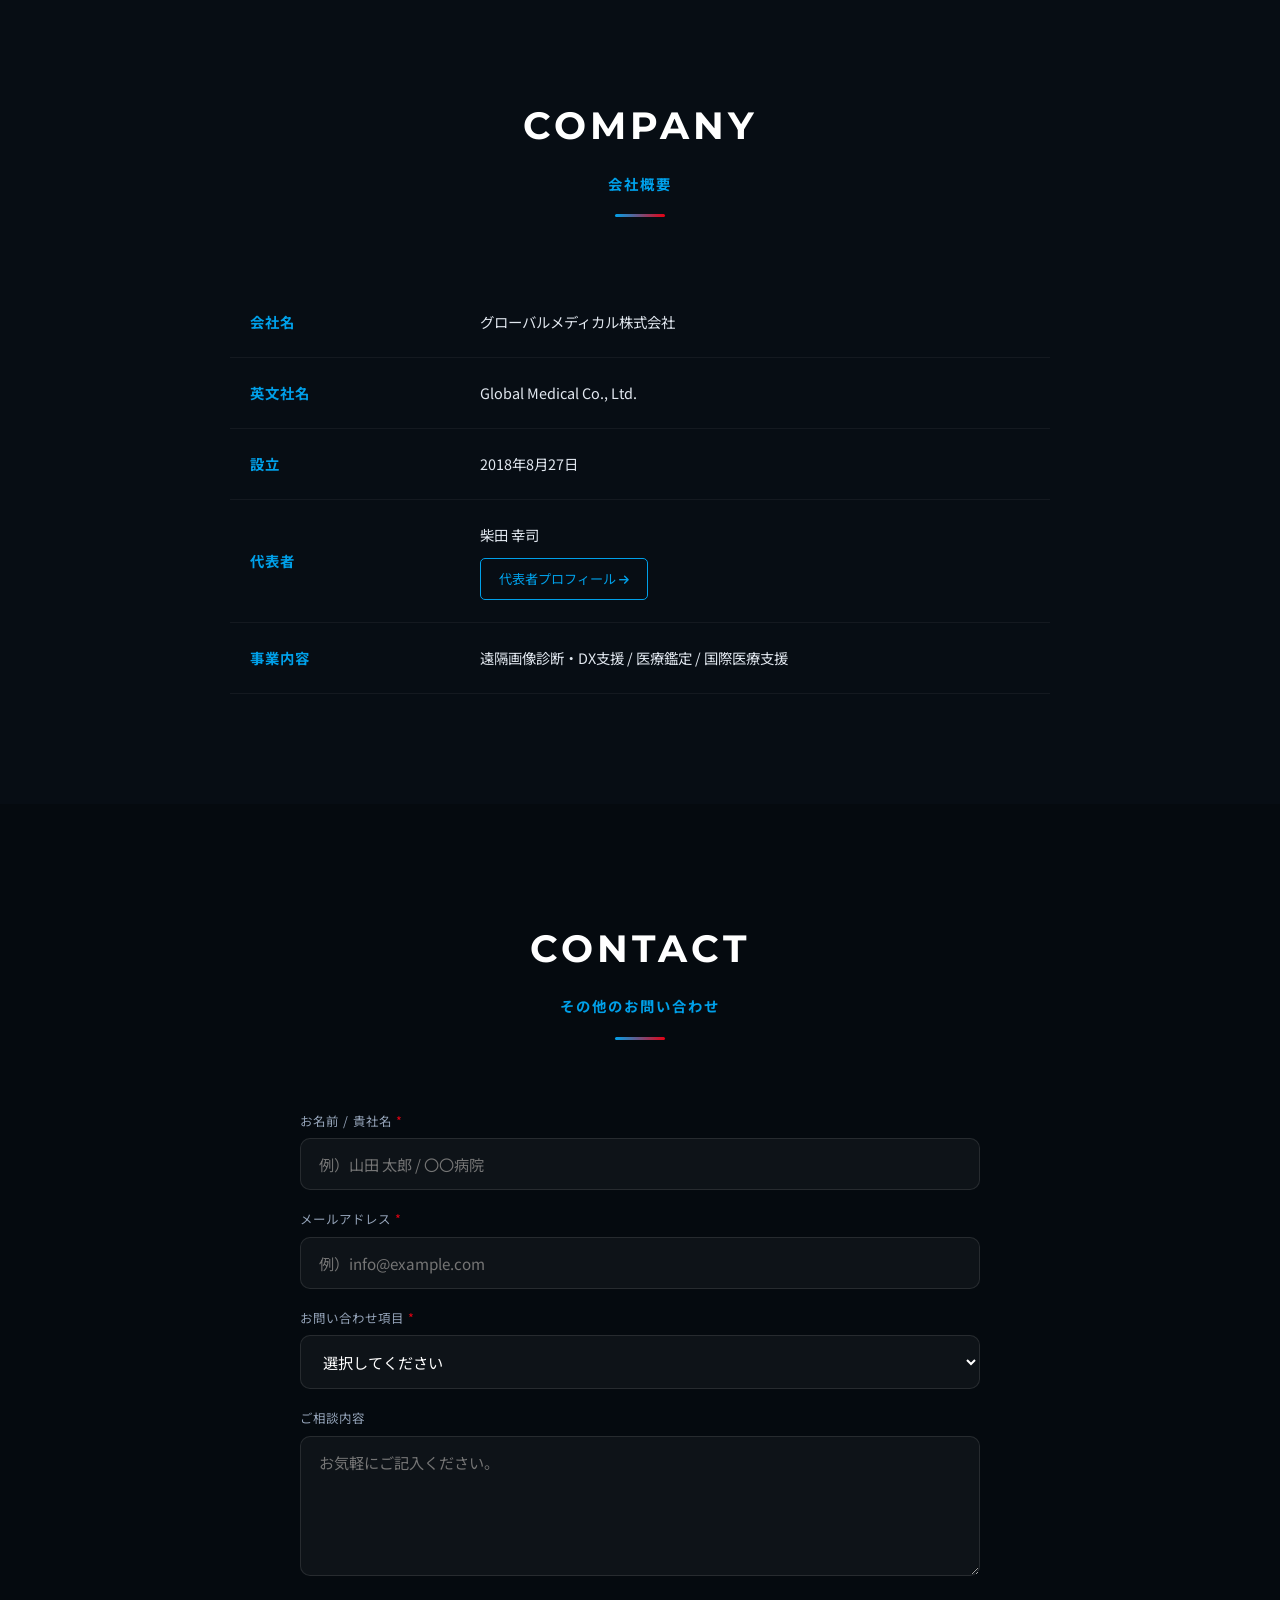
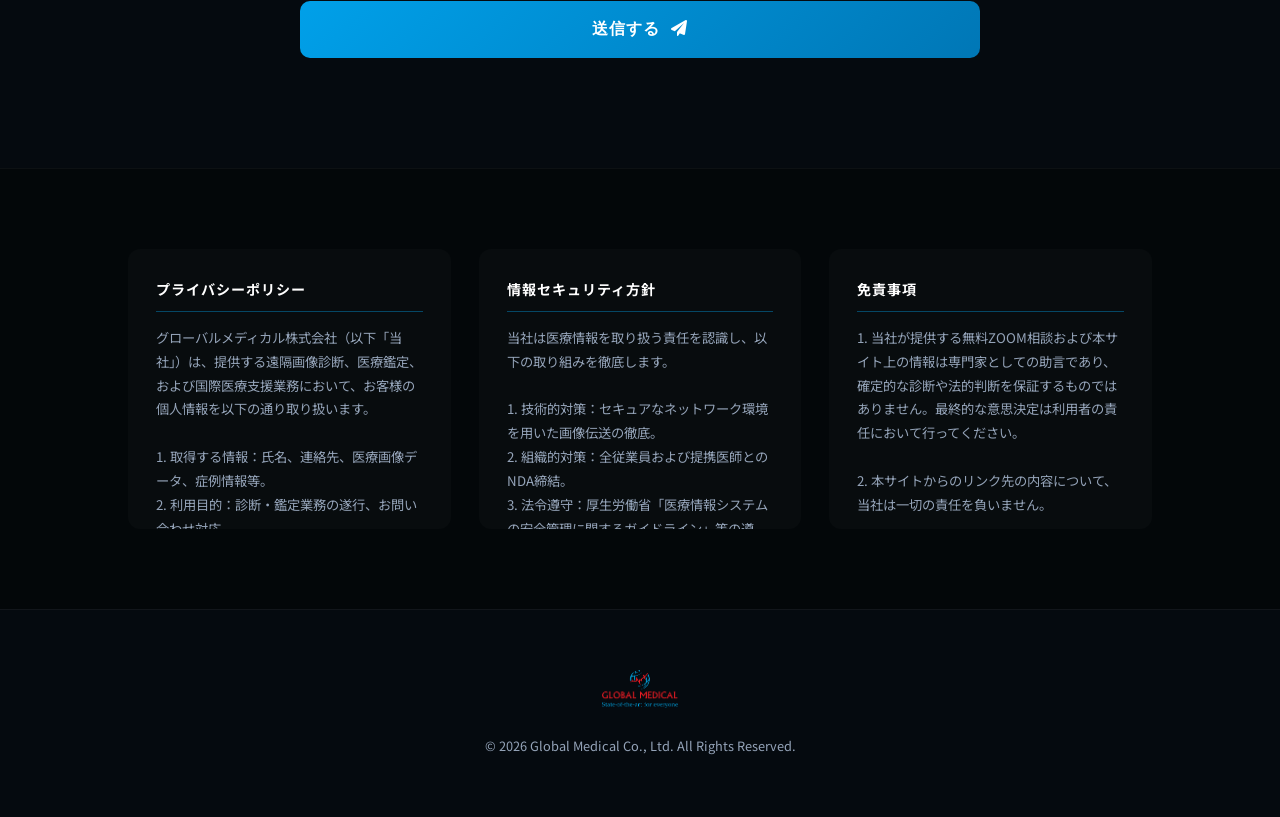
==== commit d8455e51: "Add files via upload" ====
--- a/index.html
+++ b/index.html
@@ -2,6 +2,7 @@
 <html lang="ja">
 <head>
     <meta charset="UTF-8">
+<link rel="icon" type="image/jpeg" href="logo.jpg">
     <meta name="viewport" content="width=device-width, initial-scale=1.0">
     <title>グローバルメディカル株式会社 | State-of-the-art for everyone</title>
 
@@ -594,7 +595,7 @@
             <td>
                 柴田 幸司
                 <br>
-                <a href="#" class="profile-link">代表者プロフィール <i class="fa-solid fa-arrow-right" style="font-size:0.7rem"></i></a>
+                <a href="https://jp.quora.com/profile/Koji-Shibata" target="_blank" class="profile-link">代表者プロフィール <i class="fa-solid fa-arrow-right" style="font-size:0.7rem"></i></a>
             </td>
         </tr>
         <tr>
@@ -629,6 +630,7 @@
                     <option value="">選択してください</option>
                     <option value="遠隔化本舗">遠隔化本舗について</option>
                     <option value="医療鑑定本舗">医療鑑定本舗について</option>
+                    <option value="KARTE">KARTEについて</option>
                     <option value="その他">その他</option>
                 </select>
                 <span class="error-msg" id="typeErr">項目を選択してください。</span>
@@ -672,7 +674,7 @@
 <!-- ===== FOOTER ===== -->
 <footer>
     <img src="logo.png" alt="Global Medical" class="footer-logo">
-    <p>&copy; 2025 Global Medical Co., Ltd. All Rights Reserved.</p>
+    <p>&copy; 2026 Global Medical Co., Ltd. All Rights Reserved.</p>
 </footer>
 
 <script>
